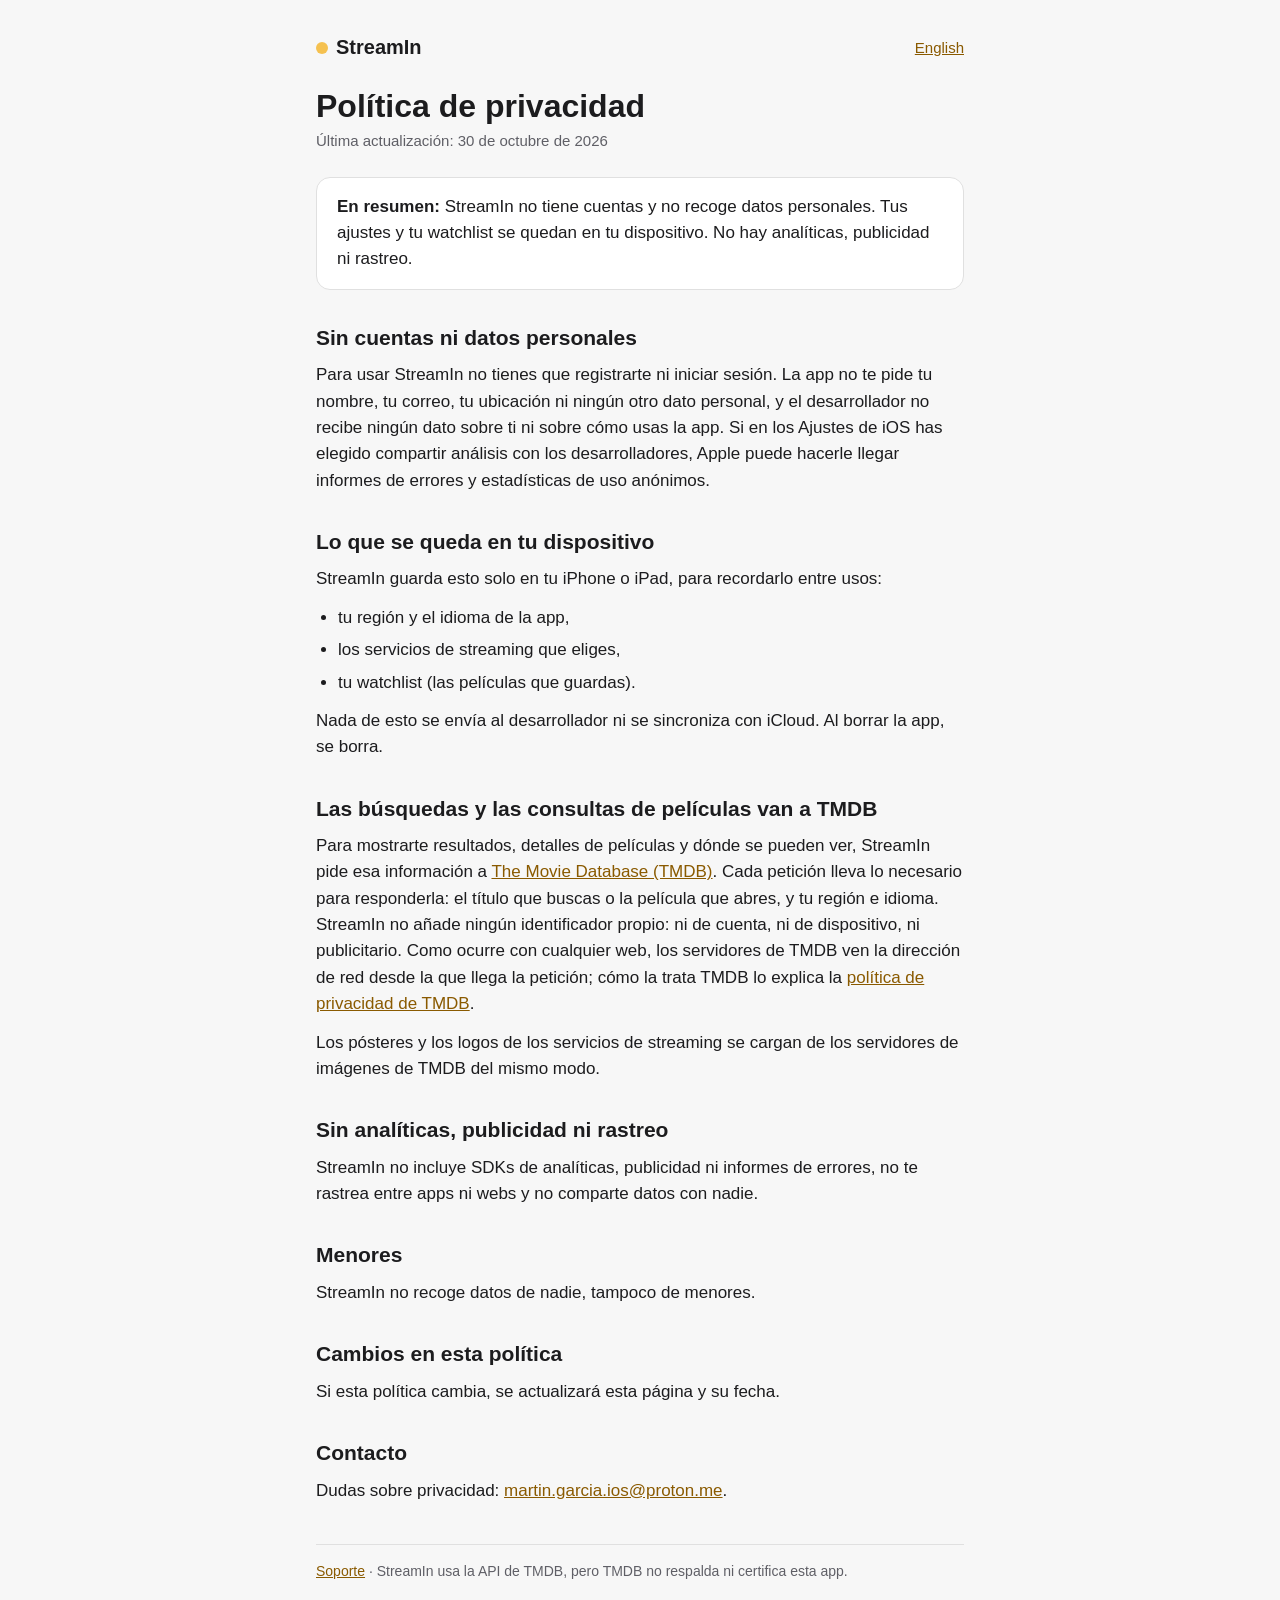
==== site/es/privacy/index.html @ c9c2e592 "📝 docs: add privacy and support pages, published to GitHub Pages pages.yml publishes only site/; the" ====
<!doctype html>
<html lang="es">
<head>
  <meta charset="utf-8">
  <meta name="viewport" content="width=device-width, initial-scale=1">
  <title>Política de privacidad · StreamIn</title>
  <meta name="description" content="StreamIn no recoge datos personales. Tus ajustes y tu watchlist se quedan en tu dispositivo.">
  <link rel="alternate" hreflang="en" href="../../privacy/">
  <link rel="stylesheet" href="../../style.css">
</head>
<body>
  <main>
    <header>
      <a class="brand" href="../../">StreamIn</a>
      <a class="language" href="../../privacy/" hreflang="en" lang="en">English</a>
    </header>

    <h1>Política de privacidad</h1>
    <p class="updated">Última actualización: 30 de octubre de 2026</p>

    <div class="card">
      <p><strong>En resumen:</strong> StreamIn no tiene cuentas y no recoge datos personales.
      Tus ajustes y tu watchlist se quedan en tu dispositivo. No hay analíticas, publicidad ni
      rastreo.</p>
    </div>

    <h2>Sin cuentas ni datos personales</h2>
    <p>Para usar StreamIn no tienes que registrarte ni iniciar sesión. La app no te pide tu
    nombre, tu correo, tu ubicación ni ningún otro dato personal, y el desarrollador no recibe
    ningún dato sobre ti ni sobre cómo usas la app. Si en los Ajustes de iOS has elegido compartir
    análisis con los desarrolladores, Apple puede hacerle llegar informes de errores y estadísticas
    de uso anónimos.</p>

    <h2>Lo que se queda en tu dispositivo</h2>
    <p>StreamIn guarda esto solo en tu iPhone o iPad, para recordarlo entre usos:</p>
    <ul>
      <li>tu región y el idioma de la app,</li>
      <li>los servicios de streaming que eliges,</li>
      <li>tu watchlist (las películas que guardas).</li>
    </ul>
    <p>Nada de esto se envía al desarrollador ni se sincroniza con iCloud. Al borrar la app, se borra.</p>

    <h2>Las búsquedas y las consultas de películas van a TMDB</h2>
    <p>Para mostrarte resultados, detalles de películas y dónde se pueden ver, StreamIn pide esa
    información a <a href="https://www.themoviedb.org/">The Movie Database (TMDB)</a>. Cada petición
    lleva lo necesario para responderla: el título que buscas o la película que abres, y tu región
    e idioma. StreamIn no añade ningún identificador propio: ni de cuenta, ni de dispositivo, ni
    publicitario. Como ocurre con cualquier web, los servidores de TMDB ven la dirección de red desde la que
    llega la petición; cómo la trata TMDB lo explica la
    <a href="https://www.themoviedb.org/privacy-policy">política de privacidad de TMDB</a>.</p>
    <p>Los pósteres y los logos de los servicios de streaming se cargan de los servidores de
    imágenes de TMDB del mismo modo.</p>

    <h2>Sin analíticas, publicidad ni rastreo</h2>
    <p>StreamIn no incluye SDKs de analíticas, publicidad ni informes de errores, no te rastrea
    entre apps ni webs y no comparte datos con nadie.</p>

    <h2>Menores</h2>
    <p>StreamIn no recoge datos de nadie, tampoco de menores.</p>

    <h2>Cambios en esta política</h2>
    <p>Si esta política cambia, se actualizará esta página y su fecha.</p>

    <h2>Contacto</h2>
    <p>Dudas sobre privacidad: <a href="mailto:martin.garcia.ios@proton.me">martin.garcia.ios@proton.me</a>.</p>

    <footer>
      <p><a href="../support/">Soporte</a> · StreamIn usa la API de TMDB, pero TMDB no respalda ni
      certifica esta app.</p>
    </footer>
  </main>
</body>
</html>
---- site/style.css ----
/* StreamIn's privacy and support pages. Colors follow the app's AppPalette. */

:root {
  color-scheme: light dark;
  --background: #f7f7f7;
  --card: #ffffff;
  --separator: #e0e0e0;
  --text: #1c1c1e;
  --secondary-text: #5f5f66;
  --accent: #f5c150;
  --link: #8a5a00;
}

@media (prefers-color-scheme: dark) {
  :root {
    --background: #1a1a1a;
    --card: #2a2a2a;
    --separator: #3a3a3a;
    --text: #f2f2f7;
    --secondary-text: #a1a1a8;
    --accent: #ffcb6b;
    --link: #ffcb6b;
  }
}

* { box-sizing: border-box; }

body {
  margin: 0;
  background: var(--background);
  color: var(--text);
  font: 17px/1.55 -apple-system, BlinkMacSystemFont, "SF Pro Text", "Helvetica Neue", Arial, sans-serif;
  -webkit-text-size-adjust: 100%;
}

main {
  max-width: 680px;
  margin: 0 auto;
  padding: 32px 16px 48px;
}

header {
  display: flex;
  align-items: center;
  justify-content: space-between;
  gap: 16px;
  margin-bottom: 24px;
}

.brand {
  font-weight: 700;
  font-size: 20px;
  color: var(--text);
  text-decoration: none;
}

.brand::before {
  content: "";
  display: inline-block;
  width: 12px;
  height: 12px;
  margin-right: 8px;
  border-radius: 50%;
  background: var(--accent);
}

.language {
  font-size: 15px;
}

h1 {
  font-size: 32px;
  line-height: 1.2;
  margin: 0 0 4px;
}

h2 {
  font-size: 21px;
  margin: 32px 0 8px;
}

h3 {
  font-size: 17px;
  margin: 20px 0 4px;
}

p, ul { margin: 0 0 12px; }

ul { padding-left: 22px; }

li { margin-bottom: 6px; }

a { color: var(--link); }

.updated {
  color: var(--secondary-text);
  font-size: 15px;
  margin-bottom: 24px;
}

.card {
  background: var(--card);
  border: 1px solid var(--separator);
  border-radius: 14px;
  padding: 16px 20px;
  margin: 16px 0;
}

.card p:last-child, .card ul:last-child { margin-bottom: 0; }

footer {
  margin-top: 40px;
  padding-top: 16px;
  border-top: 1px solid var(--separator);
  color: var(--secondary-text);
  font-size: 14px;
}
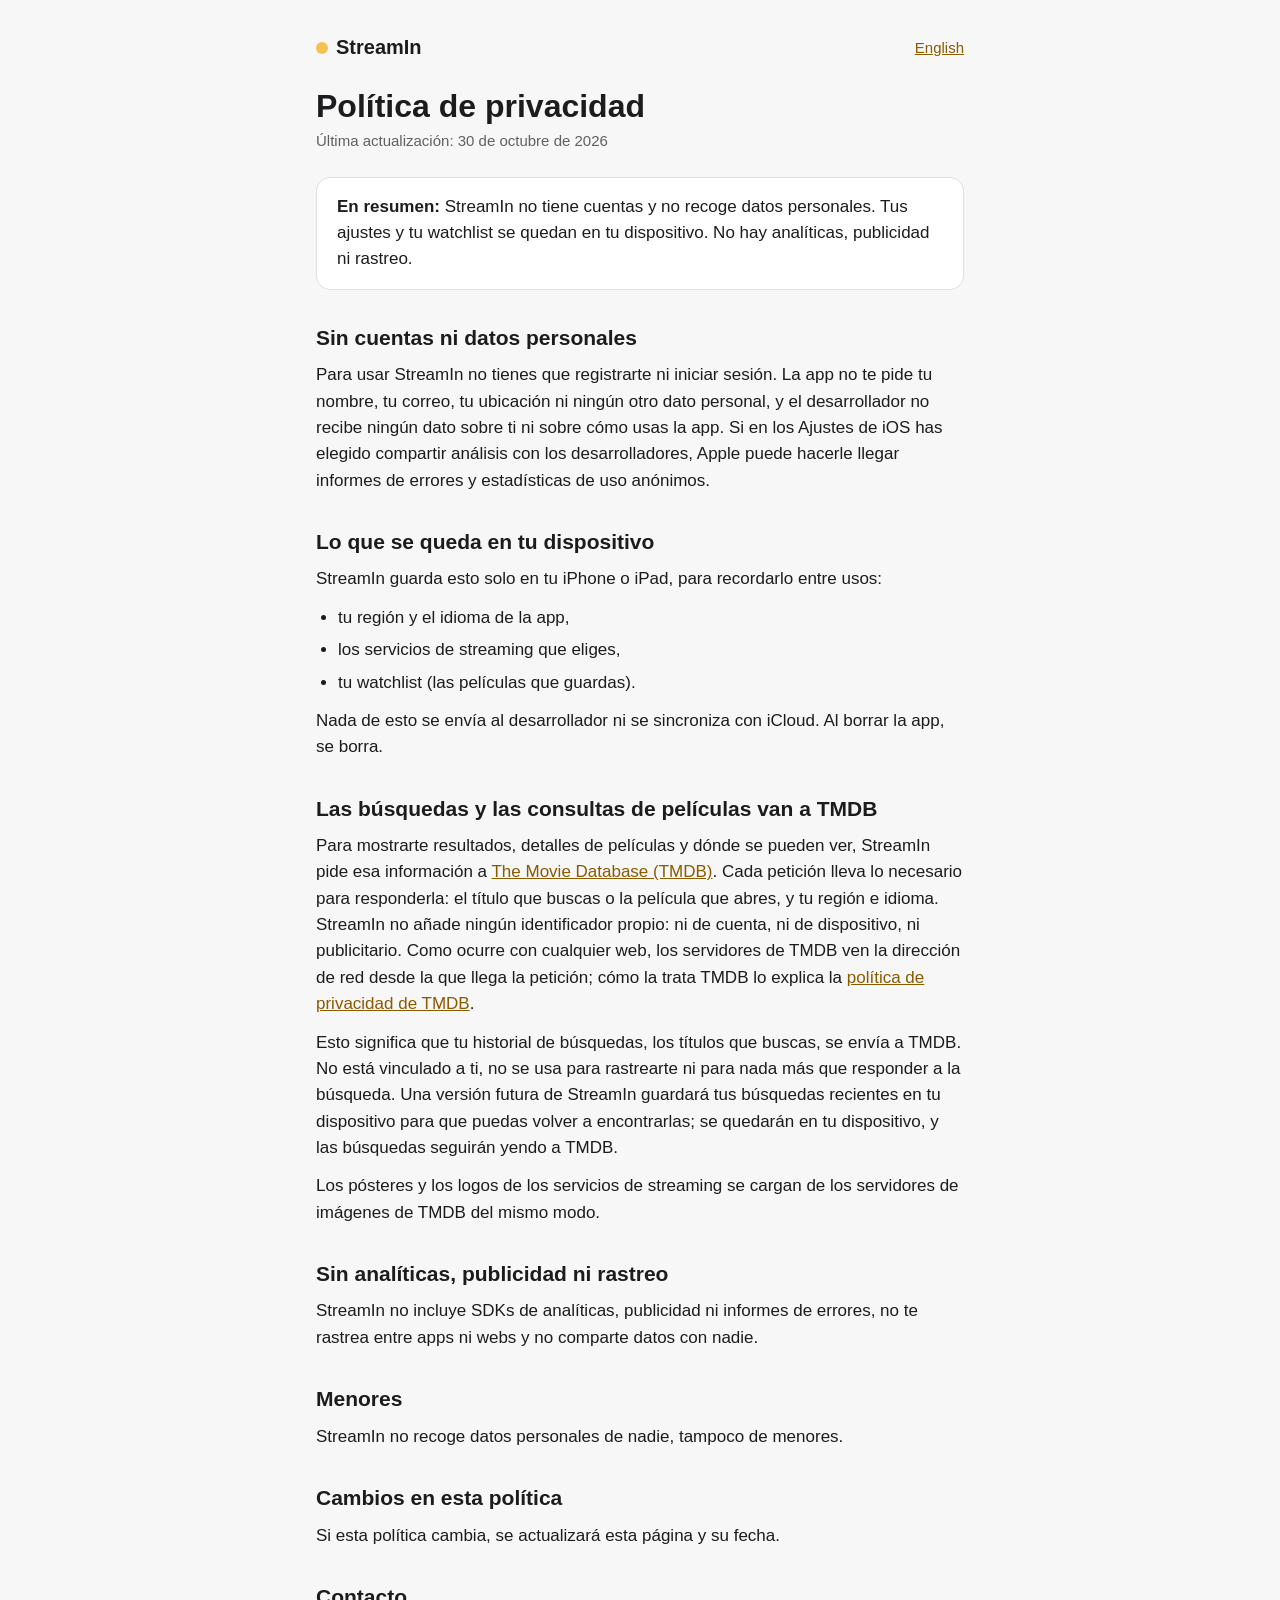
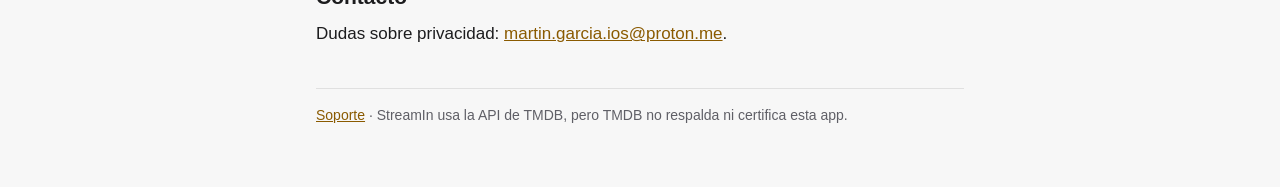
==== commit 5105fd85: "🧹 chore(app): declare Search History in the privacy manifest, policy and listing Searches go to TMDB" ====
--- a/site/es/privacy/index.html
+++ b/site/es/privacy/index.html
@@ -48,6 +48,10 @@
     publicitario. Como ocurre con cualquier web, los servidores de TMDB ven la dirección de red desde la que
     llega la petición; cómo la trata TMDB lo explica la
     <a href="https://www.themoviedb.org/privacy-policy">política de privacidad de TMDB</a>.</p>
+    <p>Esto significa que tu historial de búsquedas, los títulos que buscas, se envía a TMDB. No
+    está vinculado a ti, no se usa para rastrearte ni para nada más que responder a la búsqueda.
+    Una versión futura de StreamIn guardará tus búsquedas recientes en tu dispositivo para que
+    puedas volver a encontrarlas; se quedarán en tu dispositivo, y las búsquedas seguirán yendo a TMDB.</p>
     <p>Los pósteres y los logos de los servicios de streaming se cargan de los servidores de
     imágenes de TMDB del mismo modo.</p>
 
@@ -56,7 +60,7 @@
     entre apps ni webs y no comparte datos con nadie.</p>
 
     <h2>Menores</h2>
-    <p>StreamIn no recoge datos de nadie, tampoco de menores.</p>
+    <p>StreamIn no recoge datos personales de nadie, tampoco de menores.</p>
 
     <h2>Cambios en esta política</h2>
     <p>Si esta política cambia, se actualizará esta página y su fecha.</p>
